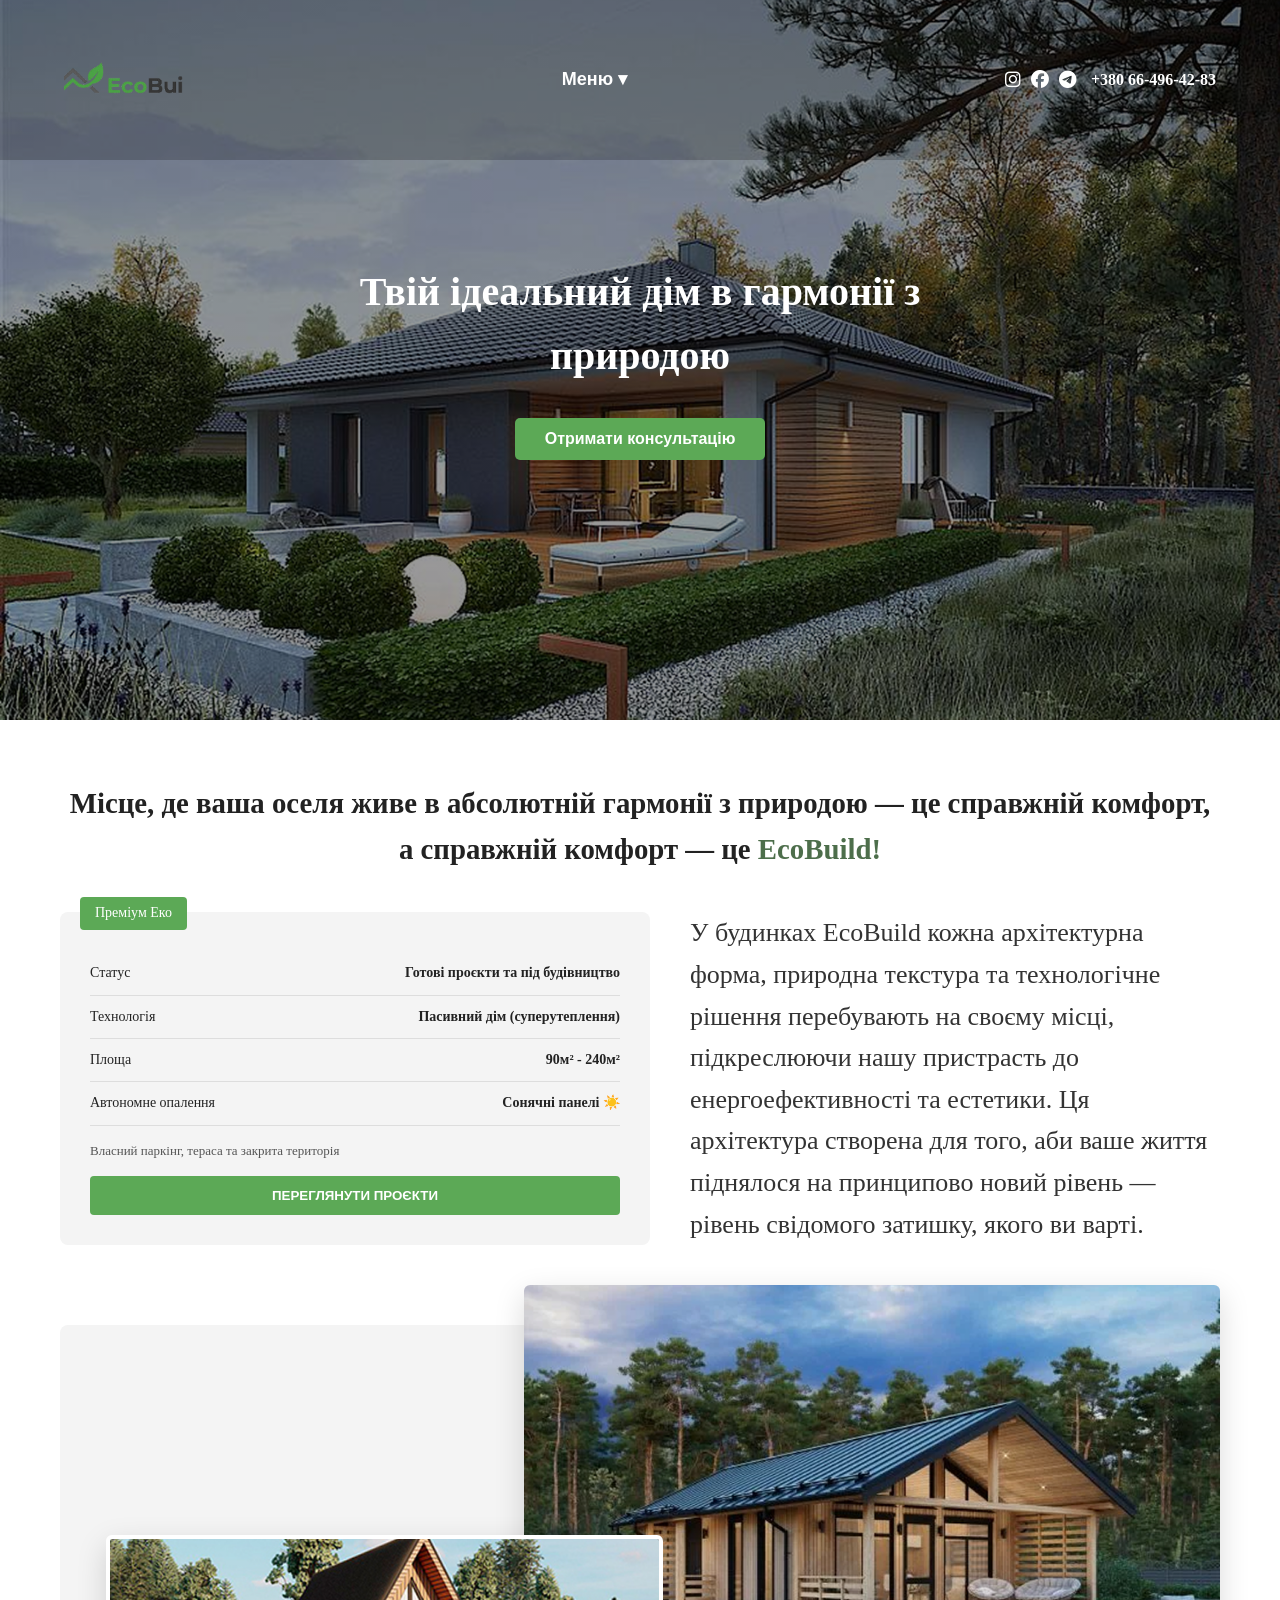
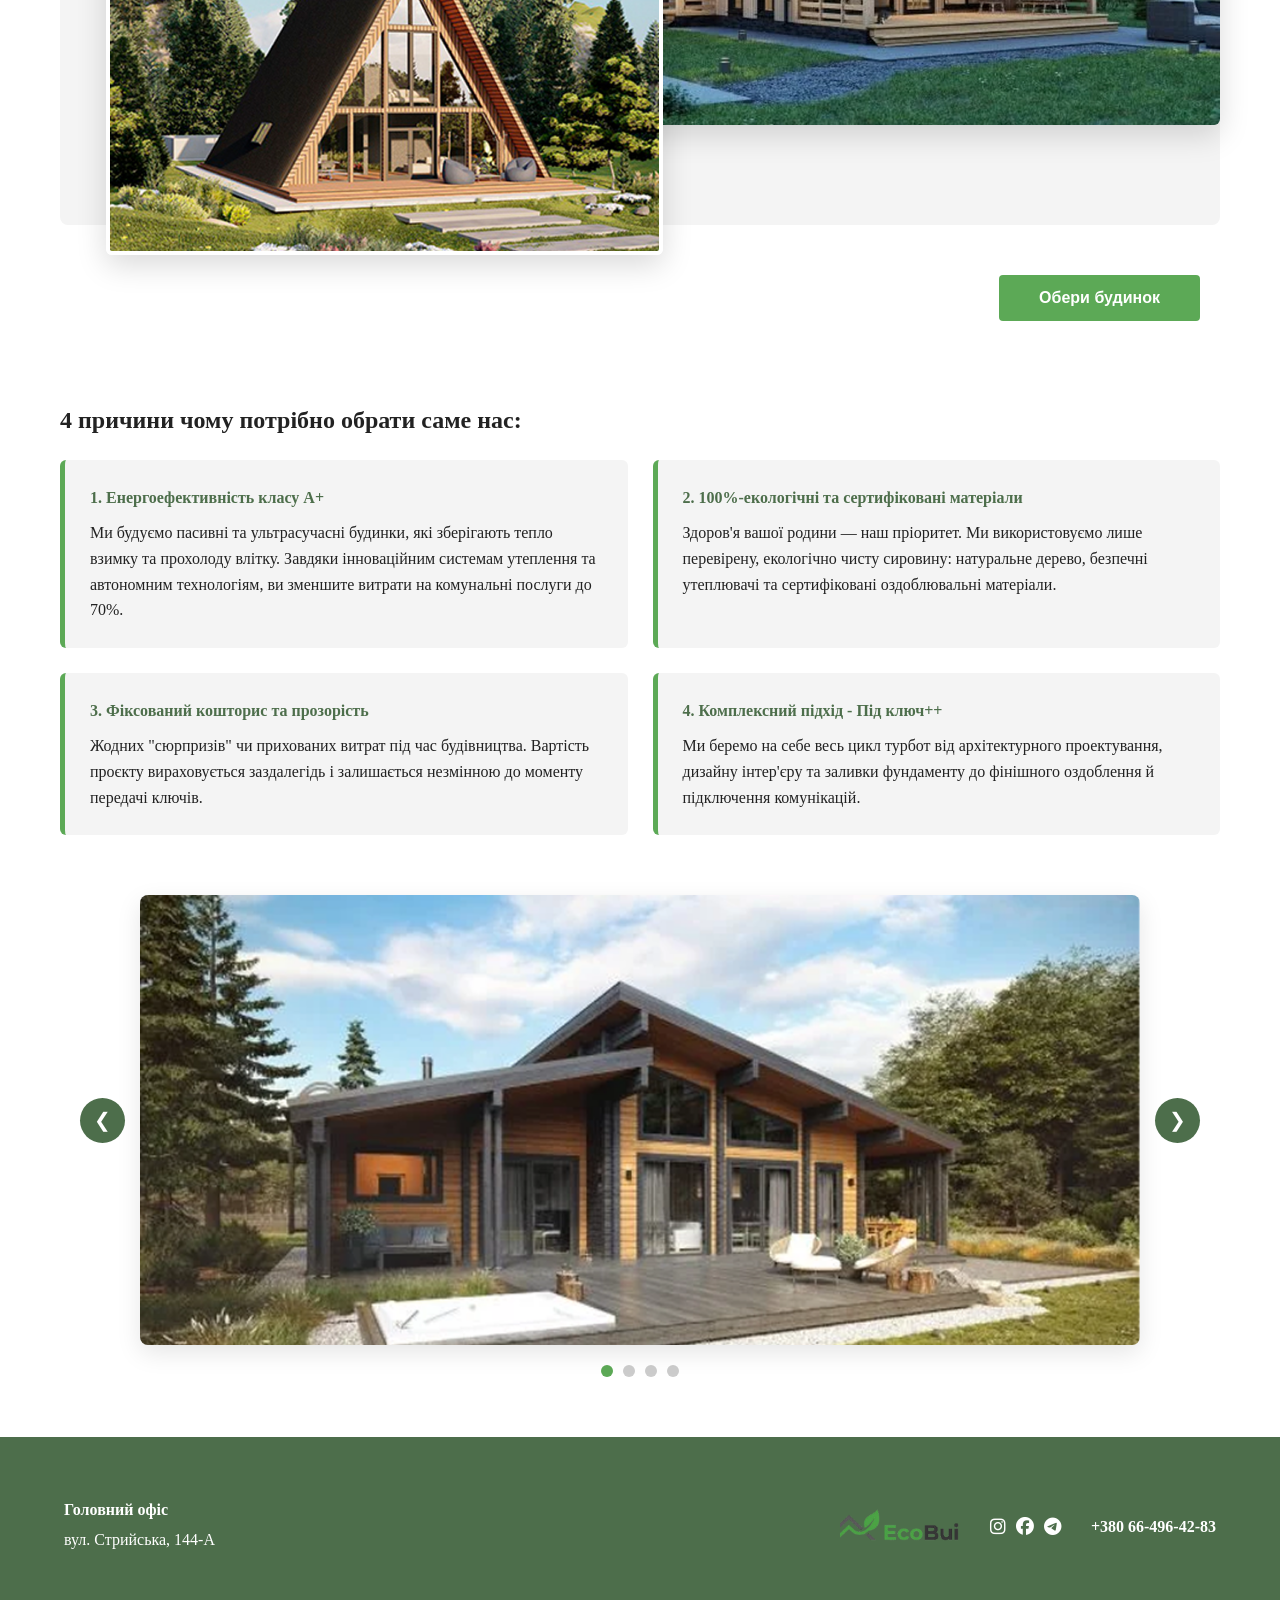
==== index.html @ b54252ba "Initial commit: додано структуру та стилі EcoBuild" ====
<!DOCTYPE html>
<html lang="uk">
<head>
    <meta charset="UTF-8">
    <meta name="viewport" content="width=device-width, initial-scale=1.0">
    <title>EcoBuild — Твій ідеальний дім</title>
    <link rel="stylesheet" href="./style.css">
    <link rel="preconnect" href="https://fonts.googleapis.com">
    <link rel="preconnect" href="https://fonts.gstatic.com" crossorigin>
    <link href="https://fonts.googleapis.com/css2?family=Crimson+Text:ital,wght@0,400;0,600;0,700;1,400&display=swap" rel="stylesheet">
    
    <link rel="stylesheet" href="https://cdnjs.cloudflare.com/ajax/libs/font-awesome/6.5.1/css/all.min.css">
</head>
<body>

    <header>
        <div class="logo">
            <img src="./img/лого-remove.png" alt="EcoBuild Logo" class="logo-pic">
        </div>
        <div class="nav-container">
            <button class="menu-btn">Меню ▾</button>
            <div class="dropdown-menu">
                <a href="index.html">Головна</a>
                <a href="about.html">Про нас</a>
                <a href="contacts.html">Контакти</a>
            </div>
        </div>
        <div class="header-contacts">
            <div class="social-icons">
                <a href="#"><i class="fab fa-instagram"></i></a>
                <a href="#"><i class="fab fa-facebook"></i></a>
                <a href="#"><i class="fab fa-telegram"></i></a>
            </div>
            <a href="tel:+380664964283" class="phone-link">+380 66-496-42-83</a>
        </div>
    </header>

    <section class="hero">
        <h1>Твій ідеальний дім в гармонії з природою</h1>
        <button class="btn-consult">Отримати консультацію</button>
    </section>

    <main class="container">
        <h2 class="section-title">Місце, де ваша оселя живе в абсолютній гармонії з природою — це справжній комфорт, а справжній комфорт — це <span style="color: var(--primary-green)">EcoBuild!</span></h2>

        <section class="features-preview">
            <div class="spec-card">
                <div class="spec-badge">Преміум Еко</div>
                <table class="spec-table">
                    <tr><td>Статус</td><td>Готові проєкти та під будівництво</td></tr>
                    <tr><td>Технологія</td><td>Пасивний дім (суперутеплення)</td></tr>
                    <tr><td>Площа</td><td>90м² - 240м²</td></tr>
                    <tr><td>Автономне опалення</td><td>Сонячні панелі ☀️</td></tr>
                </table>
                <p class="spec-note">Власний паркінг, тераса та закрита територія</p>
                <button class="btn-green-fill">ПЕРЕГЛЯНУТИ ПРОЄКТИ</button>
            </div>
            
            <div class="text-block">
                <p>У будинках EcoBuild кожна архітектурна форма, природна текстура та технологічне рішення перебувають на своєму місці, підкреслюючи нашу пристрасть до енергоефективності та естетики. Ця архітектура створена для того, аби ваше життя піднялося на принципово новий рівень — рівень свідомого затишку, якого ви варті.</p>
            </div>
        </section>

        <section class="house-selection-wrapper">
            <div class="collage-container">
                <div class="collage-pic pic-front">
                    <img src="./img/image 2.png" alt="">
                </div>
                
                <div class="collage-pic pic-back">
                    <img src="./img/image 3.png" alt="">
                </div>
            </div>
            
            <div class="select-btn-container">
                <button class="btn-select-house">Обери будинок</button>
            </div>
        </section>

        <section class="reasons-section">
            <h3 class="section-sub-title">4 причини чому потрібно обрати саме нас:</h3>
            <div class="reasons-grid">
                <div class="reason-card">
                    <h4>1. Енергоефективність класу А+</h4>
                    <p>Ми будуємо пасивні та ультрасучасні будинки, які зберігають тепло взимку та прохолоду влітку. Завдяки інноваційним системам утеплення та автономним технологіям, ви зменшите витрати на комунальні послуги до 70%.</p>
                </div>
                <div class="reason-card">
                    <h4>2. 100%-екологічні та сертифіковані матеріали</h4>
                    <p>Здоров'я вашої родини — наш пріоритет. Ми використовуємо лише перевірену, екологічно чисту сировину: натуральне дерево, безпечні утеплювачі та сертифіковані оздоблювальні матеріали.</p>
                </div>
                <div class="reason-card">
                    <h4>3. Фіксований кошторис та прозорість</h4>
                    <p>Жодних "сюрпризів" чи прихованих витрат під час будівництва. Вартість проєкту вираховується заздалегідь і залишається незмінною до моменту передачі ключів.</p>
                </div>
                <div class="reason-card">
                    <h4>4. Комплексний підхід - Під ключ++</h4>
                    <p>Ми беремо на себе весь цикл турбот від архітектурного проектування, дизайну інтер'єру та заливки фундаменту до фінішного оздоблення й підключення комунікацій.</p>
                </div>
            </div>
        </section>

        <section class="bottom-slider-section">
            <div class="slider-container">
                <button class="slider-btn prev-btn" aria-label="Назад">&#10094;</button>
                
                <div class="slider-window">
                    <div class="slider-track">
                        <div class="slide"><img src="./img/image 5.png" alt=""></div>
                        <div class="slide"><img src="./img/image 7.png" alt=""></div>
                        <div class="slide"><img src="./img/image 9.png" alt=""></div>
                        <div class="slide"><img src="./img/image 10.png" alt=""></div>
                        
                    </div>
                </div>
        
                <button class="slider-btn next-btn" aria-label="Вперед">&#10095;</button>
            </div>
        
            <div class="slider-dots"></div>
        </section>
    </main>

    <footer>
        <div class="footer-address">
            <p><strong>Головний офіс</strong></p>
            <p>вул. Стрийська, 144-А</p>
        </div>
        <div class="footer-right">
            <img src="./img/лого-remove.png" alt="EcoBuild Logo" class="logo-pic">
            <div class="social-icons">
                <a href="#"><i class="fab fa-instagram"></i></a>
                <a href="#"><i class="fab fa-facebook"></i></a>
                <a href="#"><i class="fab fa-telegram"></i></a>
            </div>
            <a href="tel:+380664964283" class="phone-link">+380 66-496-42-83</a>
        </div>
    </footer>

    <div id="consultation-modal" class="modal-overlay">
        <div class="modal-window">
            <button class="modal-close-btn">&times;</button>
            
            <h2 class="modal-title">Особиста <br>консультація</h2>
            <p class="modal-subtitle">Наш менеджер зателефонує Вам найближчим часом</p>
            
            <form class="modal-form">
                <div class="input-group">
                    <input type="text" id="user-name" required placeholder=" ">
                    <label for="user-name">Ім'я</label>
                </div>
                
                <div class="input-group">
                    <input type="tel" id="user-phone" required placeholder=" ">
                    <label for="user-phone">Ваш номер телефону</label>
                </div>
                
                <div class="radio-group">
                    <label class="radio-label">
                        <input type="radio" name="contact-method" value="call" checked>
                        <span class="custom-radio"></span>
                        Зателефонуйте мені
                    </label>
                    <label class="radio-label">
                        <input type="radio" name="contact-method" value="message">
                        <span class="custom-radio"></span>
                        Напишіть мені
                    </label>
                </div>
                
                <p class="privacy-notice">
                    Натискаючи кнопку, ви приймаєте політику конфіденційності та даєте згоду на обробку персональних даних
                </p>
                
                <button type="submit" class="btn-submit">Надіслати</button>
            </form>
        </div>
    </div>
    
    <script src="./main.js"></script>
</body>
</html>
---- style.css ----
/* Базові налаштування та змінні */
:root {
    --primary-green: #4d6e4b; /* Основний зелений з макету */
    --accent-green: #5ca956;  /* Яскравіший зелений для кнопок */
    --light-green: #c2e2be;   /* Світло-зелений для фону карток */
    --text-dark: #222222;     /* Колір тексту */
    --text-light: #ffffff;    /* Світлий текст */
    --bg-light: #ffffff;      /* Фон сторінки */
    --bg-gray: #f4f4f4;       /* Світло-сірі плашки */
}

* {
    margin: 0;
    padding: 0;
    box-sizing: border-box;
}

body {
    background-color: var(--bg-light);
    color: var(--text-dark);
    line-height: 1.6;
}

img {
    max-width: 100%;
    display: block;
}

a {
    text-decoration: none;
    color: inherit;
}

/* --- ШАПКА (HEADER) --- */
header {
    position: absolute;
    top: 0;
    left: 0;
    width: 100%;
    z-index: 10;
    padding: 20px 5%;
    display: flex;
    justify-content: space-between;
    align-items: center;
    background: rgba(0, 0, 0, 0.2); /* Легке затемнення поверх банера */
}

.logo {
    display: flex;
    align-items: center;
    gap: 12px; /* Відступ між фотографією та текстом */
    font-weight: bold;
    font-size: 24px;
    color: var(--text-light);
}

/* Стилі для самого фото-логотипу */
.logo-pic {
    width: 120px;         /* Ширина фото (можна налаштувати під себе) */
    height: 120px;        /* Висота фото */
    object-fit: cover;   /* Захищає фото від деформації/розтягування */
}


/* Меню навігації */
.nav-container {
    position: relative;
}

.menu-btn {
    color: var(--text-light);
    font-size: 18px;
    background: none;
    border: none;
    cursor: pointer;
    font-weight: 600;
}

/* Оновлений блок меню */
.dropdown-menu {
    display: block; /* Змінюємо на block, але керуємо видимістю через opacity */
    opacity: 0;
    visibility: hidden;
    
    position: absolute;
    top: 40px;
    left: 50%;
    transform: translateX(-50%);
    background-color: var(--primary-green);
    min-width: 200px;
    box-shadow: 0px 8px 16px rgba(0,0,0,0.2);
    padding: 15px 0;
    border-radius: 4px;
    text-align: center;
    
    /* Ефект плавного зникнення + затримка */
    transition: opacity 0.3s ease, visibility 0.3s ease;
    transition-delay: 0.4s; /* Меню триматиметься відкритим ще 0.4 секунди! */
}

/* Наведення: меню з'являється моментально БЕЗ затримки */
.nav-container:hover .dropdown-menu {
    opacity: 1;
    visibility: visible;
    transition-delay: 0s; 
}

.dropdown-menu a {
    color: var(--text-light);
    padding: 12px 16px;
    display: block;
    font-size: 18px;
    transition: background 0.3s;
}

.dropdown-menu a:hover {
    background-color: var(--accent-green);
}

/* Показувати меню при наведенні або кліку (можна реалізувати через JS чи CSS :hover) */
.nav-container:hover .dropdown-menu {
    display: block;
}

/* Контакти в шапці */
.header-contacts {
    display: flex;
    align-items: center;
    gap: 15px;
    color: var(--text-light);
}

.social-icons {
    display: flex;
    gap: 10px;
    font-size: 18px;
}

.phone-link {
    font-weight: bold;
}

/* --- ГОЛОВНИЙ БАНЕР (HERO BANNER) --- */
.hero {
    height: 80vh;
    background: linear-gradient(rgba(0,0,0,0.4), rgba(0,0,0,0.4)), url('./image\ 1.png') center/cover no-repeat;
    display: flex;
    flex-direction: column;
    justify-content: center;
    align-items: center;
    text-align: center;
    color: var(--text-light);
    padding: 0 20px;
}

.hero h1 {
    font-size: 2.5rem;
    margin-bottom: 30px;
    max-width: 600px;
    font-weight: 600;
}

.btn-consult {
    background-color: var(--accent-green);
    color: var(--text-light);
    padding: 12px 30px;
    border: none;
    border-radius: 5px;
    font-size: 16px;
    font-weight: bold;
    cursor: pointer;
    transition: background 0.3s;
}

.btn-consult:hover {
    background-color: #4b9345;
}

/* --- ПІДВАЛ (FOOTER) --- */
footer {
    background-color: var(--primary-green);
    color: var(--text-light);
    padding: 30px 5%;
    display: flex;
    justify-content: space-between;
    align-items: center;
    flex-wrap: wrap;
    gap: 20px;
    margin-top: 50px;
}

.footer-address p {
    margin-bottom: 5px;
}

.footer-right {
    display: flex;
    align-items: center;
    gap: 30px;
}

/* Контейнери для контенту сторінок */
.container {
    max-width: 1200px;
    margin: 60px auto;
    padding: 0 20px;
}

.section-title {
    text-align: center;
    font-size: 1.8rem;
    margin-bottom: 40px;
    font-weight: 600;
}
/* Блок з характеристиками */
.features-preview {
    display: flex;
    gap: 40px;
    align-items: center;
    margin-top: 40px;
}

.spec-card {
    background-color: var(--bg-gray);
    padding: 30px;
    border-radius: 8px;
    flex: 1;
    position: relative;
}

.spec-badge {
    position: absolute;
    top: -15px;
    left: 20px;
    background-color: var(--accent-green);
    color: white;
    padding: 5px 15px;
    border-radius: 4px;
    font-size: 14px;
}

.spec-table {
    width: 100%;
    margin-top: 10px;
    border-collapse: collapse;
}

.spec-table td {
    padding: 10px 0;
    border-bottom: 1px solid #ddd;
    font-size: 14px;
}

.spec-table td:last-child {
    text-align: right;
    font-weight: bold;
}

.spec-note {
    margin: 15px 0;
    font-size: 13px;
    color: #555;
}

.btn-green-fill {
    width: 100%;
    background-color: var(--accent-green);
    color: white;
    border: none;
    padding: 12px;
    font-weight: bold;
    cursor: pointer;
    border-radius: 4px;
}

.text-block {
    flex: 1;
    font-size: 26px;
    color: #333;
}

/* Колаж фото */
.house-selection {
    margin: 60px 0;
    text-align: right;
}

.image-collage {
    display: flex;
    gap: 20px;
    margin-bottom: 20px;
}

.img-main { flex: 2; }
.img-sub { flex: 1; }

.img-main img, .img-sub img {
    width: 100%;
    height: 350px;
    object-fit: cover;
    border-radius: 6px;
}

.btn-select-house {
    background-color: var(--accent-green);
    color: white;
    padding: 12px 35px;
    border: none;
    font-weight: bold;
    cursor: pointer;
    border-radius: 4px;
}

/* Причини */
.section-sub-title {
    font-size: 1.5rem;
    margin-bottom: 20px;
}

.reasons-grid {
    display: grid;
    grid-template-columns: 1fr 1fr;
    gap: 25px;
    margin-bottom: 5px;
}

.reason-card {
    background-color: var(--bg-gray);
    padding: 25px;
    border-radius: 6px;
    border-left: 5px solid var(--accent-green);
}

.reason-card h4 {
    margin-bottom: 10px;
    color: var(--primary-green);
}

/* Нижня галерея */
.bottom-gallery {
    display: flex;
    gap: 20px;
    margin-top: 40px;
}

.bottom-gallery img {
    width: 50%;
    height: 300px;
    object-fit: cover;
    border-radius: 6px;
}

.about-page {
    text-align: center;
    max-width: 900px;
}

.philosophy-text {
    font-size: 1.3rem;
    margin-bottom: 30px;
    line-height: 1.5;
}

.eco-banner-img img {
    width: 100%;
    max-height: 400px;
    object-fit: cover;
    border-radius: 8px;
    margin-bottom: 30px;
}

.detailed-description {
    text-align: left;
    font-size: 25px;
    font-weight: 500;
    color: #444;
    margin-bottom: 50px;
}

.detailed-description p {
    margin-bottom: 15px;
}

/* Секція "Як ми працюємо" */
.how-we-work {
    text-align: left;
    margin-top: 50px;
}

.work-step {
    display: flex;
    align-items: center;
    gap: 20px;
    background-color: var(--light-green);
    padding: 20px;
    border-radius: 8px;
    margin-bottom: 15px;
}

.step-icon {
    font-size: 2rem;
}

.step-content p {
    font-size: 15px;
    color: var(--text-dark);
}

.contacts-page {
    max-width: 800px;
}

.contacts-title {
    font-size: 2rem;
    margin-bottom: 10px;
}

.main-phone {
    font-size: 1.8rem;
    font-weight: bold;
    margin-bottom: 40px;
}

.contacts-grid {
    display: grid;
    grid-template-columns: 1fr 1fr;
    gap: 50px;
    margin-bottom: 40px;
}

.dept-block {
    margin-bottom: 30px;
    border-left: 2px solid var(--accent-green);
    padding-left: 15px;
}

.dept-block h3 {
    font-size: 16px;
    margin-bottom: 5px;
    color: #333;
}

.dept-block a {
    color: var(--primary-green);
    text-decoration: underline;
}

.schedule-block {
    margin-bottom: 40px;
    font-size: 15px;
}

.schedule-block p {
    margin-bottom: 5px;
}

/* Секція карти */
.map-section {
    position: relative;
    margin-top: 40px;
    border: 1px solid #ccc;
    border-radius: 6px;
    overflow: hidden;
}

.map-label {
    position: absolute;
    top: 15px;
    right: 15px;
    background: white;
    padding: 5px 15px;
    font-size: 12px;
    font-weight: bold;
    border-radius: 4px;
    box-shadow: 0 2px 5px rgba(0,0,0,0.1);
    z-index: 5;
}


/* --- СТИЛІ ДЛЯ АСИМЕТРИЧНОГО КОЛАЖУ --- */
.house-selection-wrapper {
    width: 100%;
    margin: 80px 0;
    position: relative;
}

/* Контейнер для фотографій з сірою фоновою плашкою */
.collage-container {
    position: relative;
    width: 100%;
    height: 500px; /* Фіксована висота для правильного позиціонування */
    background-color: var(--bg-gray); /* Світло-сірий фон, що заходить під фото */
    border-radius: 8px;
}

/* Загальні правила для карток з фото */
.collage-pic {
    position: absolute;
    box-shadow: 0 10px 30px rgba(0, 0, 0, 0.15); /* М'яка тінь для об'єму */
    overflow: hidden;
    border-radius: 6px;
}

.collage-pic img {
    width: 100%;
    height: 100%;
    object-fit: cover;
}

/* Праве верхнє фото (велике, на задньому плані) */
.pic-back {
    top: -40px; /* Виходить трохи вище сірого фону */
    right: 0;
    width: 60%;
    height: 440px;
    z-index: 1;
}

/* Ліве нижнє фото (менше, перекриває перше фото та сірий фон) */
.pic-front {
    bottom: -30px; /* Зсув донизу, виходить за межі сірого фону */
    left: 4%;
    width: 48%;
    height: 320px;
    z-index: 2; /* Стає поверх великого фото */
    border: 4px solid var(--bg-light); /* Біла рамка-відступ у місці перетину */
}

/* Блок кнопки знизу */
.select-btn-container {
    display: flex;
    justify-content: flex-end; /* Вирівнювання кнопки по правому краю */
    margin-top: 50px; /* Відступ від колажу до кнопки */
    padding-right: 20px;
}

.btn-select-house {
    background-color: var(--accent-green);
    color: white;
    padding: 14px 40px;
    border: none;
    font-size: 16px;
    font-weight: bold;
    cursor: pointer;
    border-radius: 4px;
    transition: background 0.3s ease, transform 0.2s ease;
}

.btn-select-house:hover {
    background-color: #4b9345;
    transform: translateY(-2px); /* Легкий інтерактивний підйом при наведенні */
}


/* --- СТИЛІ ДЛЯ JS СЛАЙДЕРА --- */
.bottom-slider-section {
    width: 100%;
    margin: 60px auto 20px auto;
    position: relative;
}

.slider-container {
    display: flex;
    align-items: center;
    justify-content: center;
    position: relative;
    gap: 15px;
}

/* Вікно, яке обрізає все, що не влазить */
.slider-window {
    width: 100%;
    max-width: 1000px; /* Максимальна ширина слайдера */
    height: 450px;     /* Висота слайдера */
    overflow: hidden;
    border-radius: 8px;
    box-shadow: 0 8px 24px rgba(0,0,0,0.1);
}

/* Стрічка зі слайдами, яка рухається вліво/вправо */
.slider-track {
    display: flex;
    width: 100%;
    height: 100%;
    transition: transform 0.5s ease-in-out; /* Плавна анімація гортання */
}

.slide {
    min-width: 100%; /* Кожен слайд займає рівно 100% ширини вікна */
    height: 100%;
}

.slide img {
    width: 100%;
    height: 100%;
    object-fit: cover; /* Фото заповнює слайд без деформацій */
}

/* Кнопки-стрілочки */
.slider-btn {
    background: var(--primary-green);
    color: white;
    border: none;
    width: 45px;
    height: 45px;
    border-radius: 50%;
    font-size: 20px;
    cursor: pointer;
    display: flex;
    align-items: center;
    justify-content: center;
    transition: background 0.3s, transform 0.2s;
    z-index: 5;
}

.slider-btn:hover {
    background: var(--accent-green);
    transform: scale(1.1);
}

/* Крапки навігації */
.slider-dots {
    display: flex;
    justify-content: center;
    gap: 10px;
    margin-top: 20px;
}

.dot {
    width: 12px;
    height: 12px;
    background-color: #ccc;
    border-radius: 50%;
    cursor: pointer;
    transition: background-color 0.3s;
}

.dot.active {
    background-color: var(--accent-green); /* Активна крапка стає зеленою */
}




/* --- МОДАЛЬНЕ ВІКНО ТА ФОРМА --- */
.modal-overlay {
    position: fixed;
    top: 0;
    left: 0;
    width: 100%;
    height: 100%;
    background-color: rgba(0, 0, 0, 0.5); /* Затемнення фону сайту */
    z-index: 1000;
    display: flex;
    justify-content: center;
    align-items: center;
    opacity: 0;
    visibility: hidden;
    transition: opacity 0.3s ease, visibility 0.3s ease;
}

/* Клас, який JS додаватиме для відкриття модалки */
.modal-overlay.modal-active {
    opacity: 1;
    visibility: visible;
}

.modal-window {
    background-color: var(--bg-light);
    width: 100%;
    max-width: 500px;
    padding: 50px 40px;
    border-radius: 4px;
    position: relative;
    box-shadow: 0 15px 40px rgba(0, 0, 0, 0.2);
}

/* Кнопка-хрестик */
.modal-close-btn {
    position: absolute;
    top: 20px;
    right: 25px;
    background: none;
    border: none;
    font-size: 35px;
    cursor: pointer;
    color: #999;
    transition: color 0.2s;
}

.modal-close-btn:hover {
    color: var(--text-dark);
}

.modal-title {
    font-family: 'Crimson Text', Georgia, serif;
    font-size: 2.5rem;
    font-weight: 400;
    line-height: 1.1;
    margin-bottom: 15px;
    text-transform: none;
}

.modal-subtitle {
    font-size: 15px;
    color: var(--text-dark);
    margin-bottom: 40px;
}

/* Інпути з ефектом плаваючого тексту (як на макеті) */
.input-group {
    position: relative;
    margin-bottom: 35px;
}

.input-group input {
    width: 100%;
    padding: 10px 0;
    font-size: 16px;
    border: none;
    border-bottom: 1.5px solid var(--text-dark);
    background: transparent;
    outline: none;
    transition: border-color 0.3s;
}

.input-group input:focus {
    border-bottom-color: var(--accent-green);
}

.input-group label {
    position: absolute;
    top: 10px;
    left: 0;
    font-size: 16px;
    color: var(--text-dark);
    pointer-events: none;
    transition: all 0.3s ease;
}

/* Анімація підняття підпису поля при фокусі або введенні тексту */
.input-group input:focus ~ label,
.input-group input:not(:placeholder-shown) ~ label {
    top: -15px;
    font-size: 12px;
    color: var(--accent-green);
}

/* Радіокнопки (Кастомні) */
.radio-group {
    display: flex;
    gap: 30px;
    margin-bottom: 30px;
}

.radio-label {
    display: flex;
    align-items: center;
    gap: 10px;
    font-size: 15px;
    font-weight: 600;
    cursor: pointer;
    position: relative;
}

.radio-label input {
    display: none; /* Ховаємо дефолтні кружечки */
}

.custom-radio {
    width: 18px;
    height: 18px;
    border: 1.5px solid #ccc;
    border-radius: 50%;
    display: inline-block;
    position: relative;
    transition: border-color 0.3s;
}

/* Стиль активованої радіо-кнопки в зеленій гамі */
.radio-label input:checked + .custom-radio {
    border-color: var(--accent-green);
}

.radio-label input:checked + .custom-radio::after {
    content: '';
    position: absolute;
    top: 50%;
    left: 50%;
    transform: translate(-50%, -50%);
    width: 10px;
    height: 10px;
    background-color: var(--accent-green);
    border-radius: 50%;
}

.privacy-notice {
    font-size: 12px;
    color: #666;
    line-height: 1.4;
    margin-bottom: 40px;
}

/* Кнопка надіслати (фірмова зелена замість коричневої з макету) */
.btn-submit {
    background-color: var(--primary-green);
    color: var(--text-light);
    border: none;
    padding: 15px 45px;
    font-size: 16px;
    font-weight: bold;
    cursor: pointer;
    border-radius: 0; /* Прямокутна форма як на скріншоті */
    transition: background-color 0.3s;
}

.btn-submit:hover {
    background-color: var(--accent-green);
}

/* --- ПРАВИЛЬНИЙ ТА ОЧИЩЕНИЙ АДАПТИВ ДЛЯ 375px --- */
@media (max-width: 375px) {
    
    /* 1. Загальні налаштування та Хедер */
    body {
        font-size: 14px;
    }

    header {
        padding: 10px 15px;
        flex-wrap: wrap;
    }

    .logo {
        font-size: 20px;
        gap: 8px;
    }

    .logo-pic {
        width: 32px !important;
        height: 32px !important;
    }

    header .social-icons, 
    header .main-phone,
    header .header-contacts {
        display: none !important; 
    }

    .dropdown-menu {
        width: 100vw;
        left: 0;
        transform: none;
        top: 60px;
        border-radius: 0;
    }

    /* 2. Головний банер (Hero) */
    .hero {
        height: 70vh;
        padding: 0 15px;
    }

    .hero h1 {
        font-family: 'Crimson Text', Georgia, serif !important;
        font-size: 2rem !important;
        line-height: 1.2;
        margin-bottom: 20px;
    }

    /* 3. Перебудова блоку «Преміум Еко» (Картка + Текст) */
    .features-preview {
        display: flex !important;
        flex-direction: column !important; /* Розвертаємо в стовпчик */
        gap: 30px !important;
        padding: 0 10px !important;
        margin-top: 20px !important;
    }

    .spec-card {
        width: 100% !important;
        max-width: 345px !important;
        margin: 0 auto !important;
    }

    .text-block {
        width: 100% !important;
        max-width: 345px !important;
        text-align: left !important;
        font-family: 'Crimson Text', Georgia, serif !important;
        font-size: 18px !important; /* Текст більше не гігантський і не ламається */
        line-height: 1.4 !important;
        padding: 0 5px !important;
    }

    /* 4. Асиметричний колаж */
    .house-selection-wrapper {
        margin: 40px 0;
    }

    .collage-container {
        height: auto;
        background-color: transparent;
        display: flex;
        flex-direction: column;
        gap: 15px;
        padding: 0 15px;
    }

    .collage-pic {
        position: static;
        width: 100% !important;
        height: 220px !important;
        box-shadow: 0 5px 15px rgba(0, 0, 0, 0.1);
        border: none !important;
    }

    .select-btn-container {
        justify-content: center;
        margin-top: 25px;
        padding-right: 0;
    }

    .btn-select-house {
        width: 100%;
        max-width: 345px;
        padding: 12px 0;
    }

    /* 5. JS Слайдер */
    .bottom-slider-section {
        margin: 40px auto;
        padding: 0 10px;
    }

    .slider-window {
        height: 240px;
    }

    .slider-btn {
        position: absolute;
        top: 50%;
        transform: translateY(-50%);
        width: 35px;
        height: 35px;
        font-size: 16px;
    }

    .prev-btn { left: 15px; }
    .next-btn { right: 15px; }

    .modal-overlay {
        display: flex !important;
        justify-content: center !important; /* Центрує форму по горизонталі */
        align-items: center !important;     /* Центрує форму по вертикалі */
        padding: 10px !important;           /* Невеличкий відступ, щоб форма не липла до країв екрана */
        box-sizing: border-box !important;
    }

    /* Сама біла картка форми */
    .modal-window {
        position: relative !important; /* Скасовуємо absolute/fixed, які могли її зміщати */
        top: auto !important;          /* Скидаємо комп'ютерні відступи зверху */
        left: auto !important;         /* Скидаємо комп'ютерні відступи зліва */
        transform: none !important;    /* Прибираємо зміщення transform, бо flexbox сам усе відцентрував */
        
        width: 100% !important;        /* Дозволяємо їй адаптуватися під екран */
        max-width: 345px !important;   /* Але обмежуємо ширину, щоб вона акуратно сіла на 375px */
        padding: 25px 20px 20px 20px !important; /* Компактні внутрішні відступи */
        box-sizing: border-box !important;
        margin: 0 auto !important;
    }

    /* Зменшуємо заголовок "Особиста консультація", щоб не розривав форму */
    .modal-title {
        font-size: 1.6rem !important; 
        margin-bottom: 8px !important;
        line-height: 1.1 !important;
        text-align: left !important;
    }

    .modal-subtitle {
        font-size: 13px !important;
        margin-bottom: 20px !important;
        line-height: 1.3 !important;
    }

    /* Налаштування полів (Ім'я, Телефон) */
    .input-group {
        margin-bottom: 20px !important;
    }

    .input-group input {
        padding: 6px 0 !important;
        font-size: 14px !important;
    }

    /* Варіанти "Зателефонуйте мені" / "Напишіть мені" */
    .radio-group {
        flex-direction: column !important; /* Перелаштовуємо в стовпчик, щоб текст не вилазив за білу плашку */
        gap: 10px !important;
        margin-bottom: 15px !important;
    }

    .radio-label {
        font-size: 14px !important;
    }

    /* Повідомлення про конфіденційність */
    .privacy-notice {
        font-size: 11px !important;
        margin-bottom: 20px !important;
        line-height: 1.3 !important;
    }

    /* Кнопка "Надіслати" */
    .btn-submit {
        width: 100% !important; /* Кнопка займає всю ширину форми */
        text-align: center !important;
        padding: 12px 0 !important;
        font-size: 15px !important;
    }
    .nav-container {
        position: static !important;
    }
    
    .dropdown-menu {
        display: block; /* Залишаємо block для вашої логіки анімації */
        position: absolute !important;
        
        /* Фіксуємо чітке положення: від лівого до правого краю хедера */
        top: 60px !important;       /* Відступ зверху під висоту хедера */
        left: 0 !important;          /* Притискаємо до лівого краю сайту */
        right: 0 !important;         /* Притискаємо до правого краю сайту */
        width: 100vw !important;     /* Розтягуємо рівно на всю ширину екрана мобільного */
        
        /* Скидаємо комп'ютерні зсуви, які ламали центрування */
        transform: none !important;  
        border-radius: 0 !important; /* На всю ширину екрана заокруглення не потрібні */
        
        box-shadow: 0px 4px 10px rgba(0,0,0,0.15) !important;
        padding: 10px 0 !important;
    }
    
    /* Робимо посилання в меню зручними для натискання пальцем */
    .dropdown-menu a {
        font-size: 16px !important;
        padding: 14px 20px !important; /* Збільшуємо вертикальні падінги, щоб легше тапалося */
        text-align: center !important;  /* Центруємо текст пунктів меню */
        border-bottom: 1px solid rgba(255, 255, 255, 0.1); /* Легке розділення між пунктами */
    }
    
    .dropdown-menu a:last-child {
        border-bottom: none; /* Прибираємо лінію під останнім пунктом */
    }

    /* 7. Футер */
    footer {
        padding: 30px 15px;
        flex-direction: column;
        gap: 20px;
        text-align: center;
    }

    footer .logo {
        justify-content: center;
    }

    footer .social-icons {
        justify-content: center;
    }
}
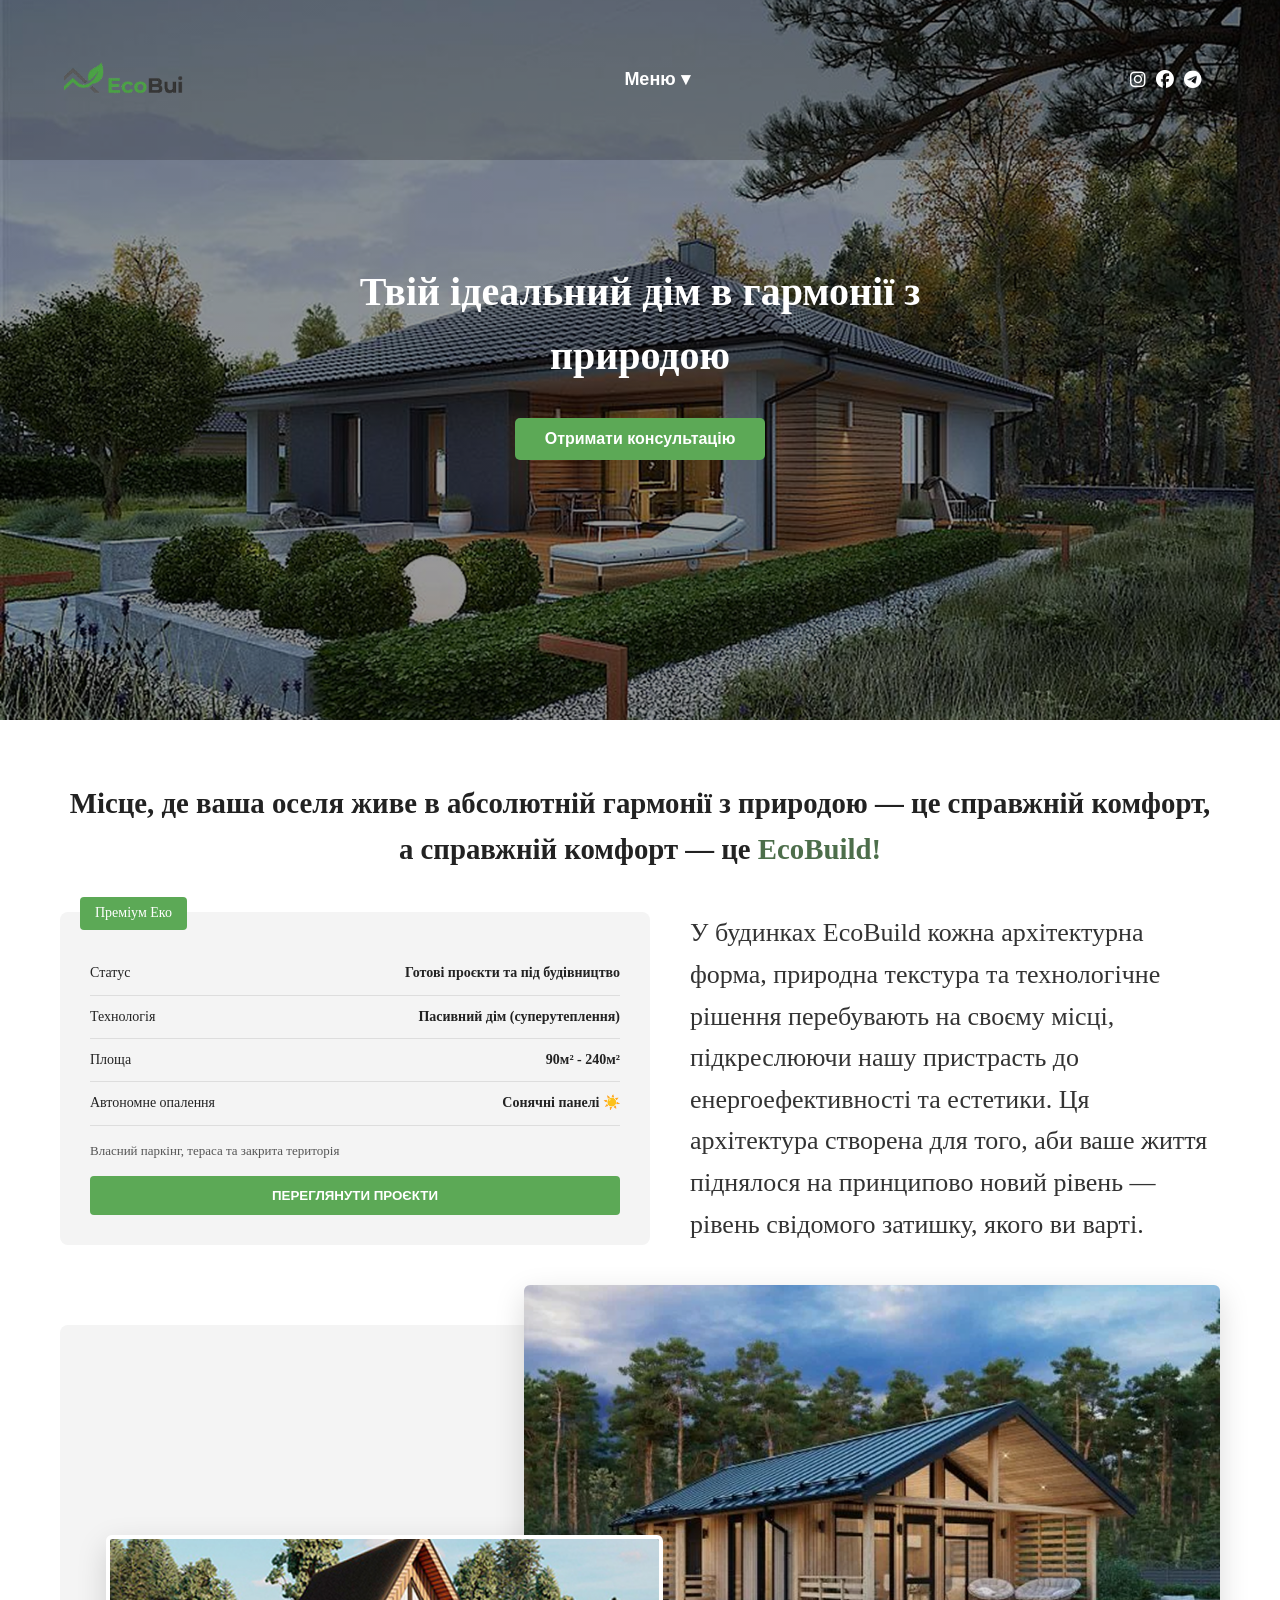
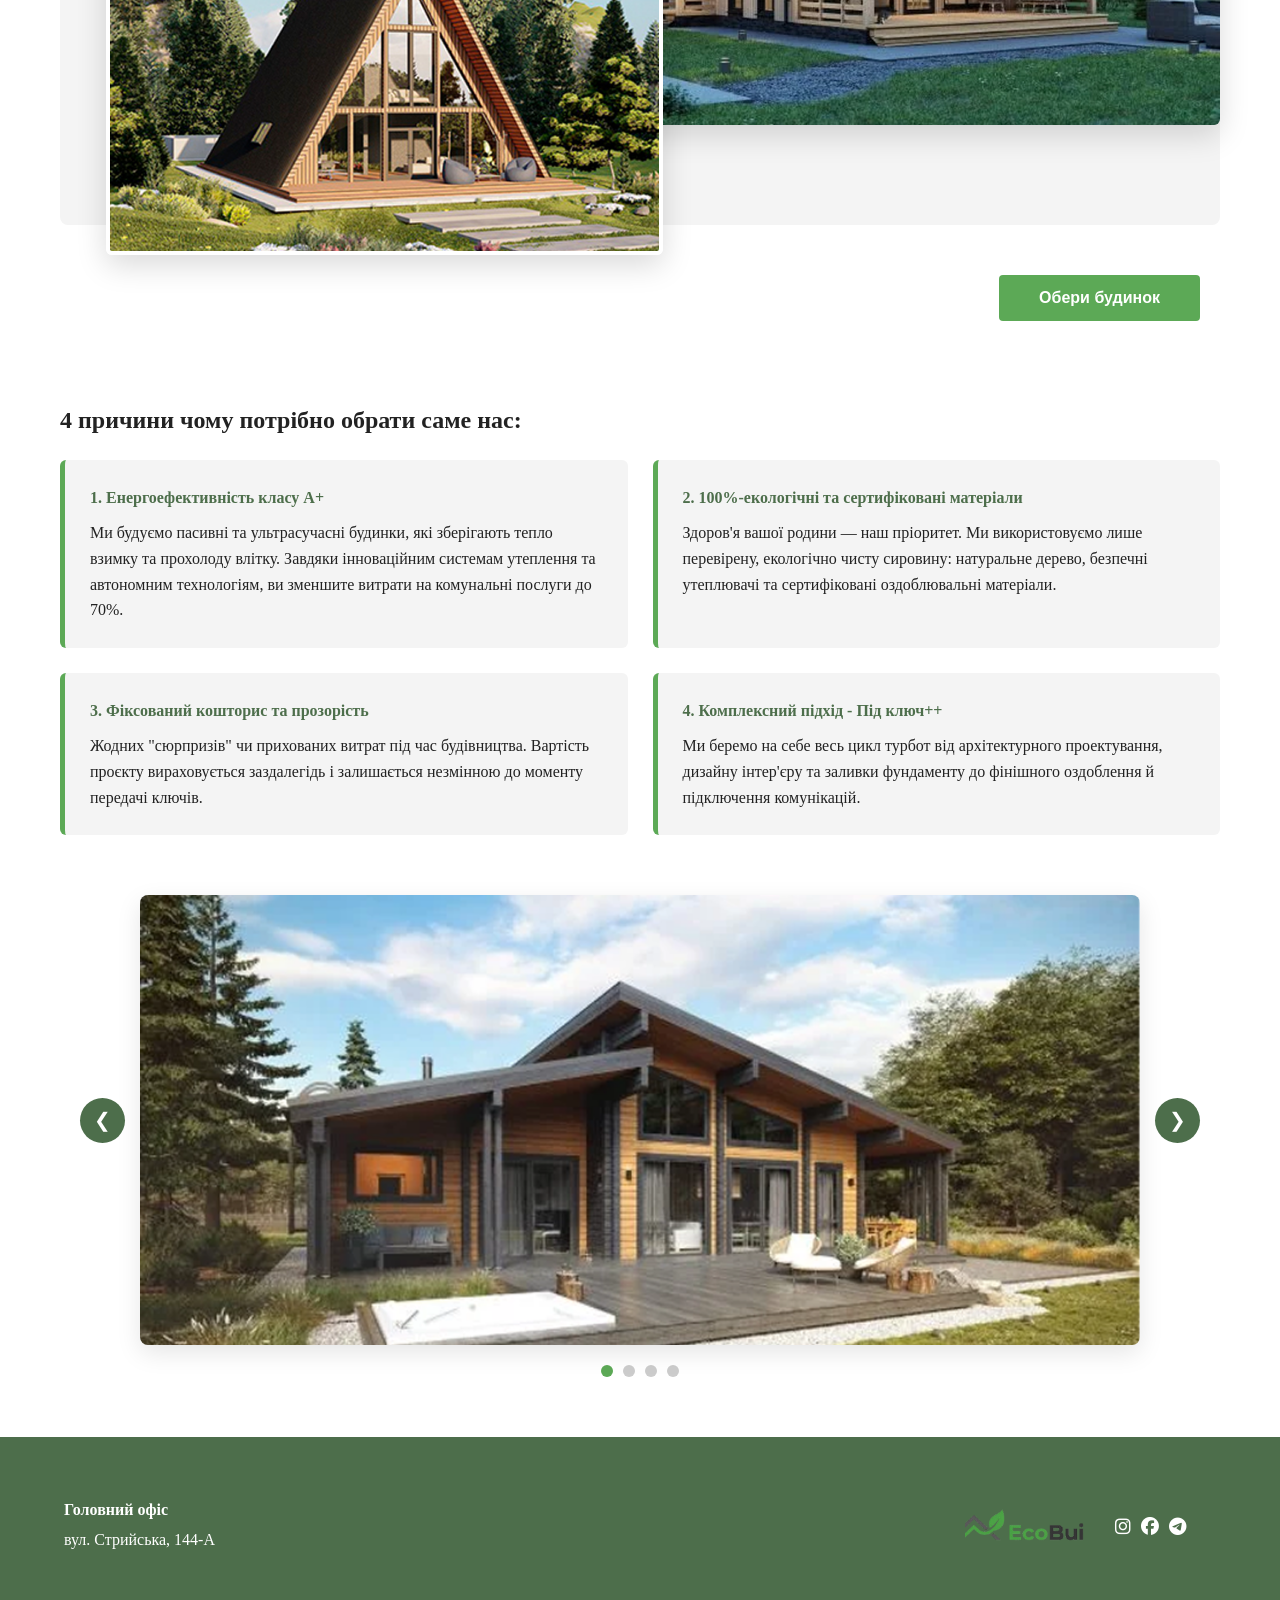
==== commit cf781d1d: "перший коміт" ====
--- a/index.html
+++ b/index.html
@@ -31,7 +31,7 @@
                 <a href="#"><i class="fab fa-facebook"></i></a>
                 <a href="#"><i class="fab fa-telegram"></i></a>
             </div>
-            <a href="tel:+380664964283" class="phone-link">+380 66-496-42-83</a>
+            <a href="tel:+380956543234" class="phone-link"></a>
         </div>
     </header>
 
@@ -132,7 +132,7 @@
                 <a href="#"><i class="fab fa-facebook"></i></a>
                 <a href="#"><i class="fab fa-telegram"></i></a>
             </div>
-            <a href="tel:+380664964283" class="phone-link">+380 66-496-42-83</a>
+            <a href="tel:+380956543234" class="phone-link"></a>
         </div>
     </footer>
 
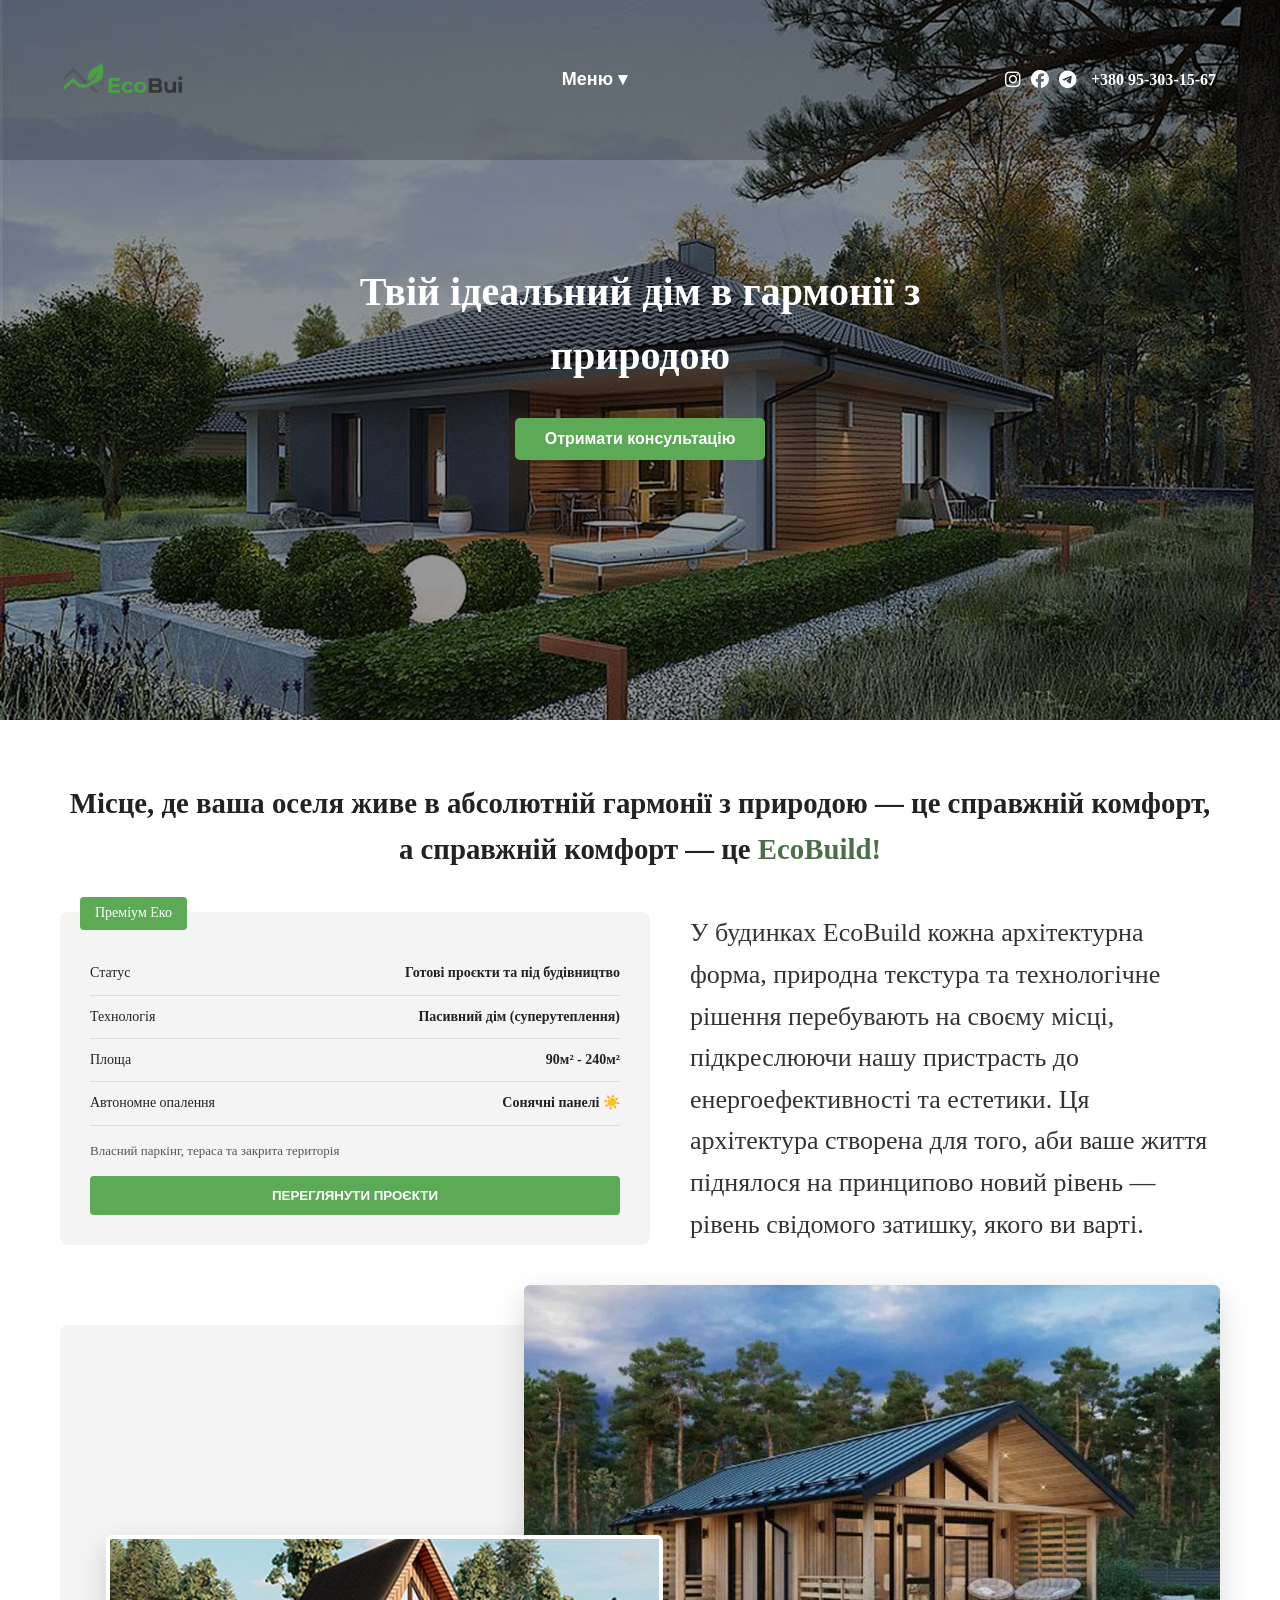
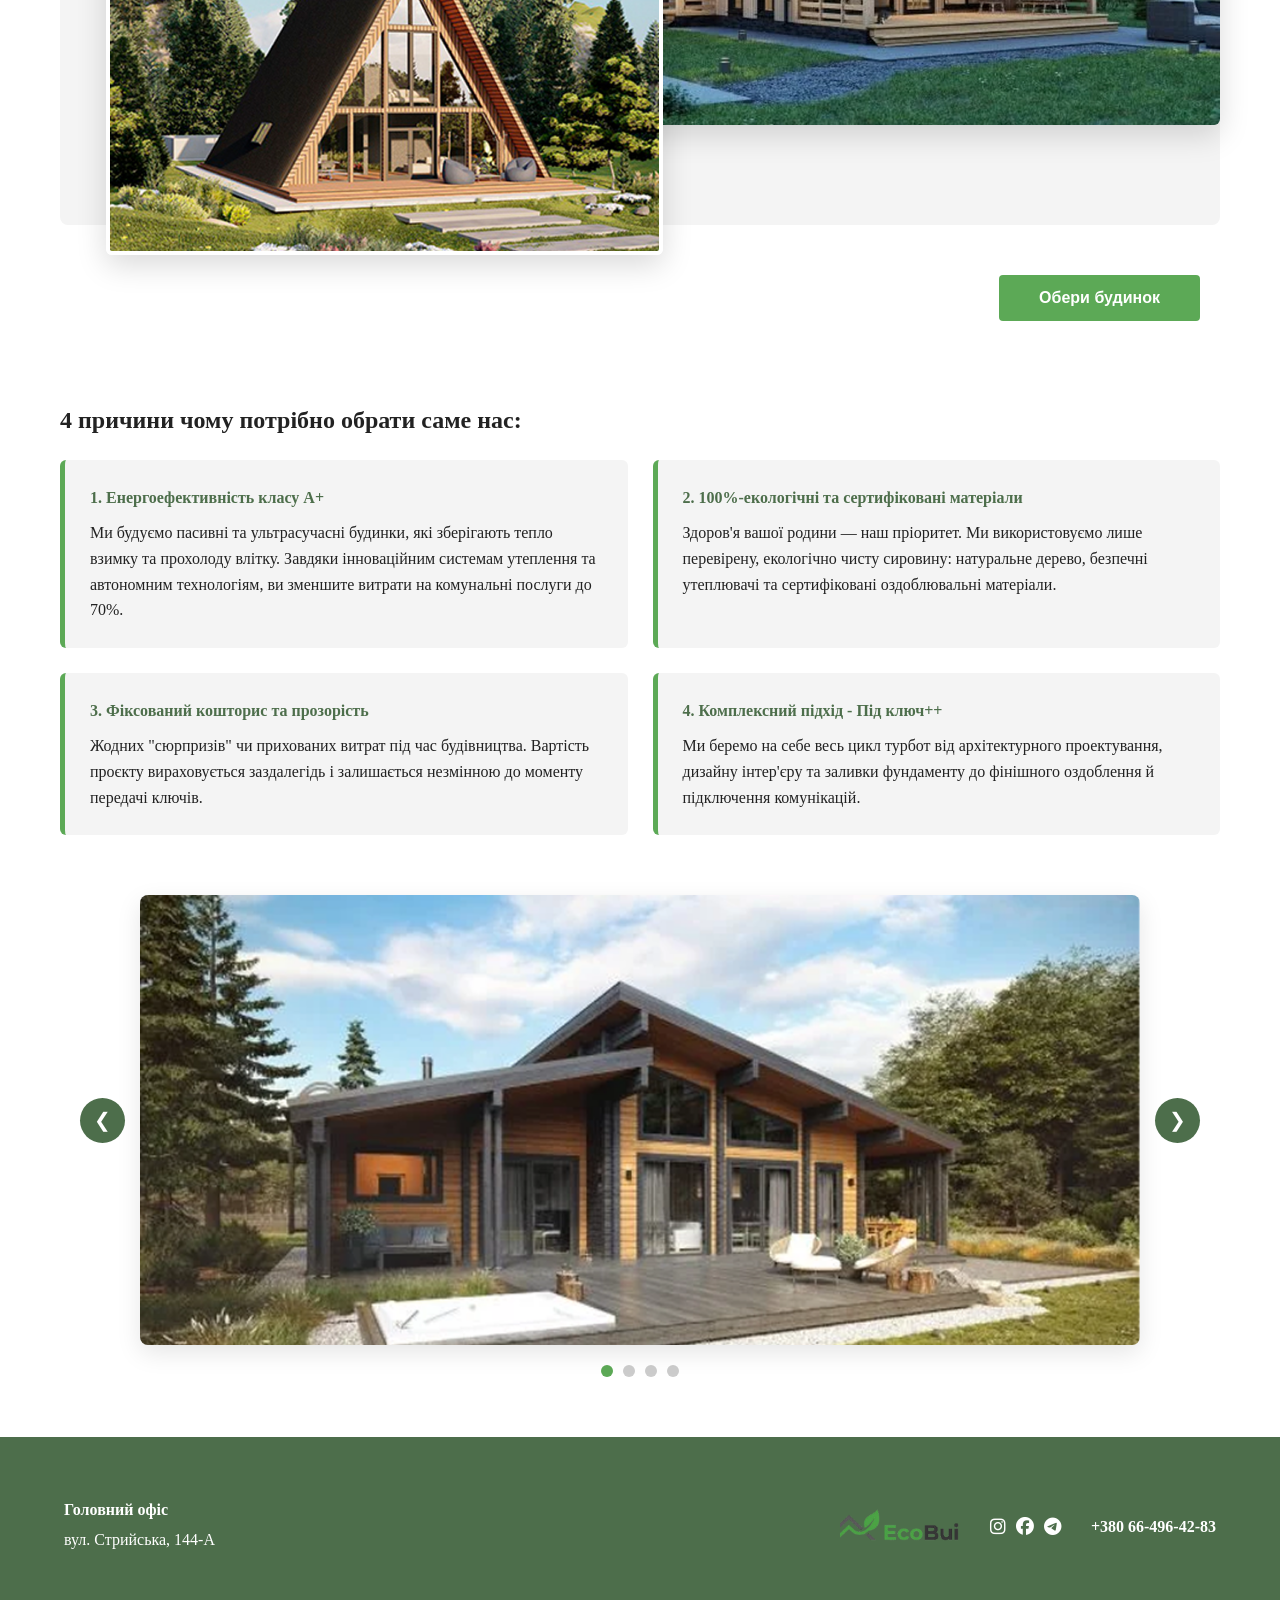
==== commit 2c288aa0: "Update phone link in index.html" ====
--- a/index.html
+++ b/index.html
@@ -31,7 +31,7 @@
                 <a href="#"><i class="fab fa-facebook"></i></a>
                 <a href="#"><i class="fab fa-telegram"></i></a>
             </div>
-            <a href="tel:+380956543234" class="phone-link"></a>
+            <a href="tel:+380953031567" class="phone-link">+380 95-303-15-67</a>
         </div>
     </header>
 
@@ -132,7 +132,7 @@
                 <a href="#"><i class="fab fa-facebook"></i></a>
                 <a href="#"><i class="fab fa-telegram"></i></a>
             </div>
-            <a href="tel:+380956543234" class="phone-link"></a>
+            <a href="tel:+380664964283" class="phone-link">+380 66-496-42-83</a>
         </div>
     </footer>
 
@@ -178,4 +178,4 @@
     
     <script src="./main.js"></script>
 </body>
-</html>+</html>
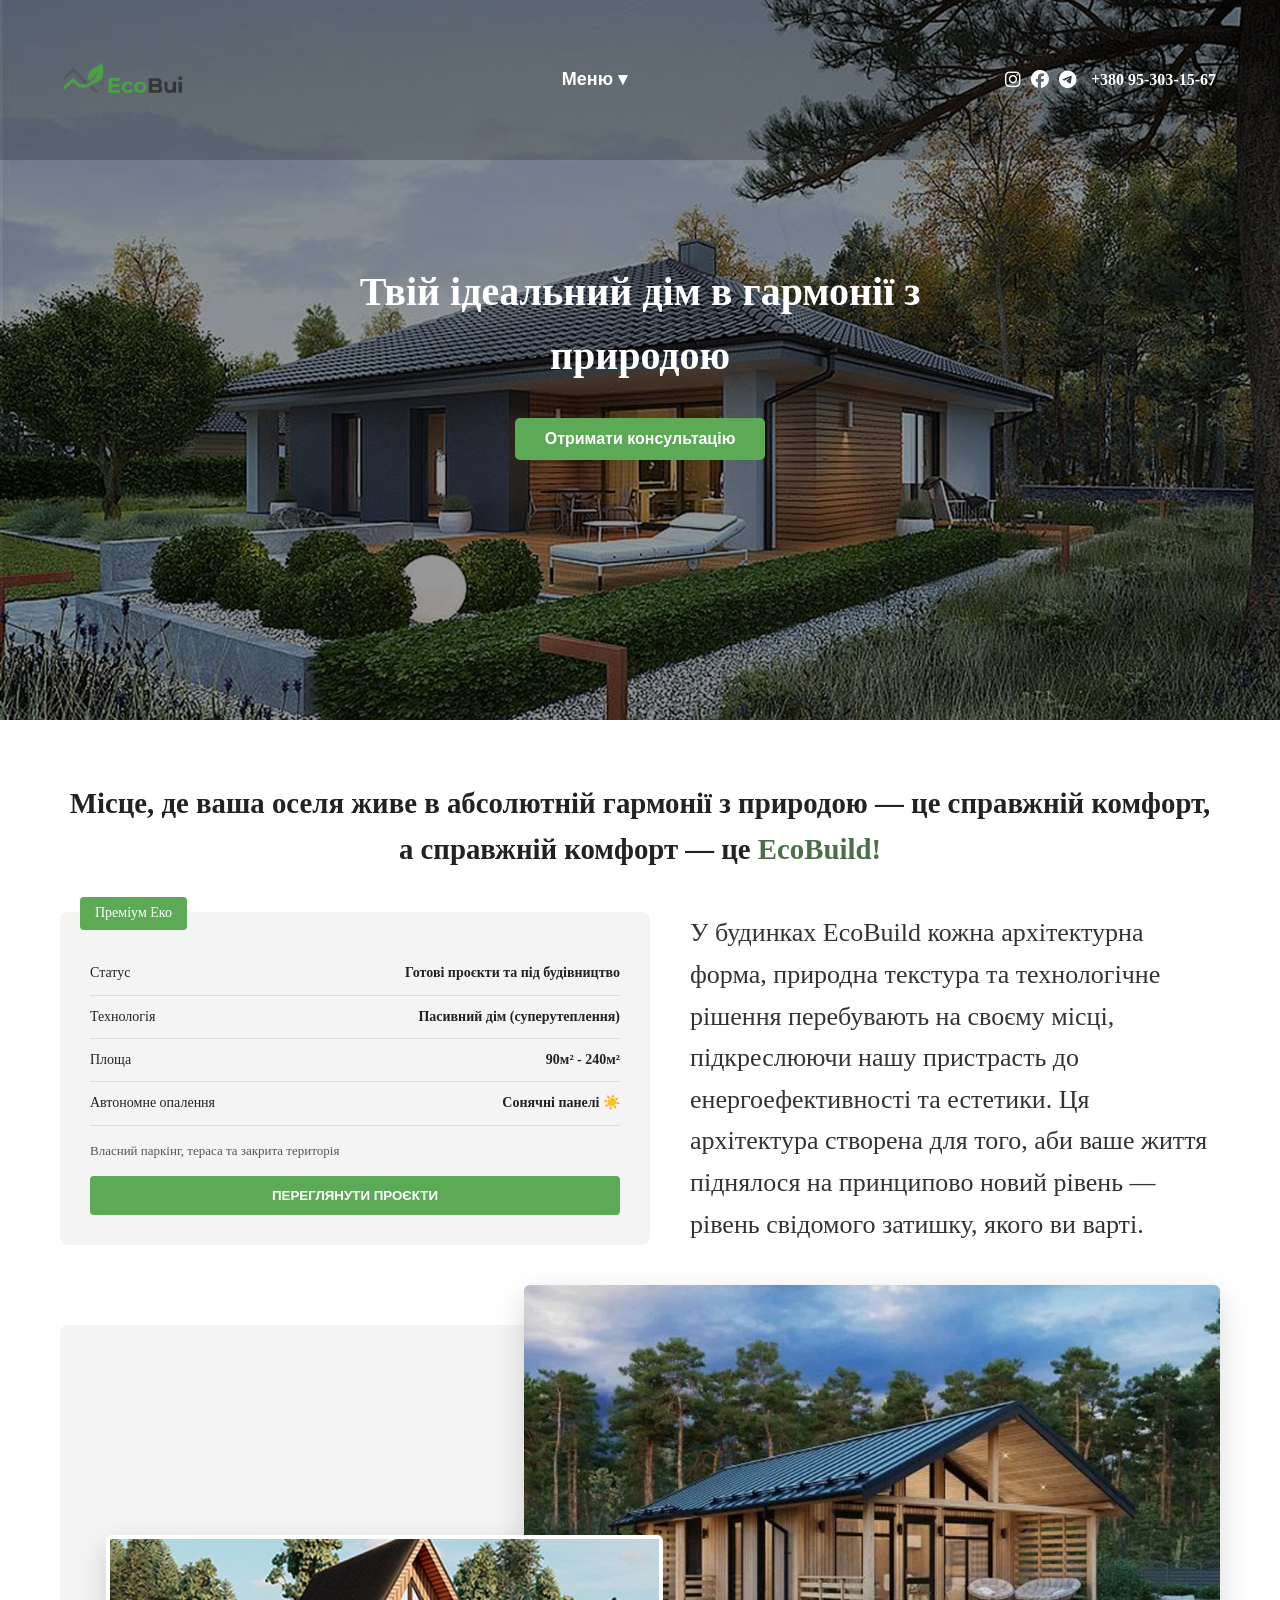
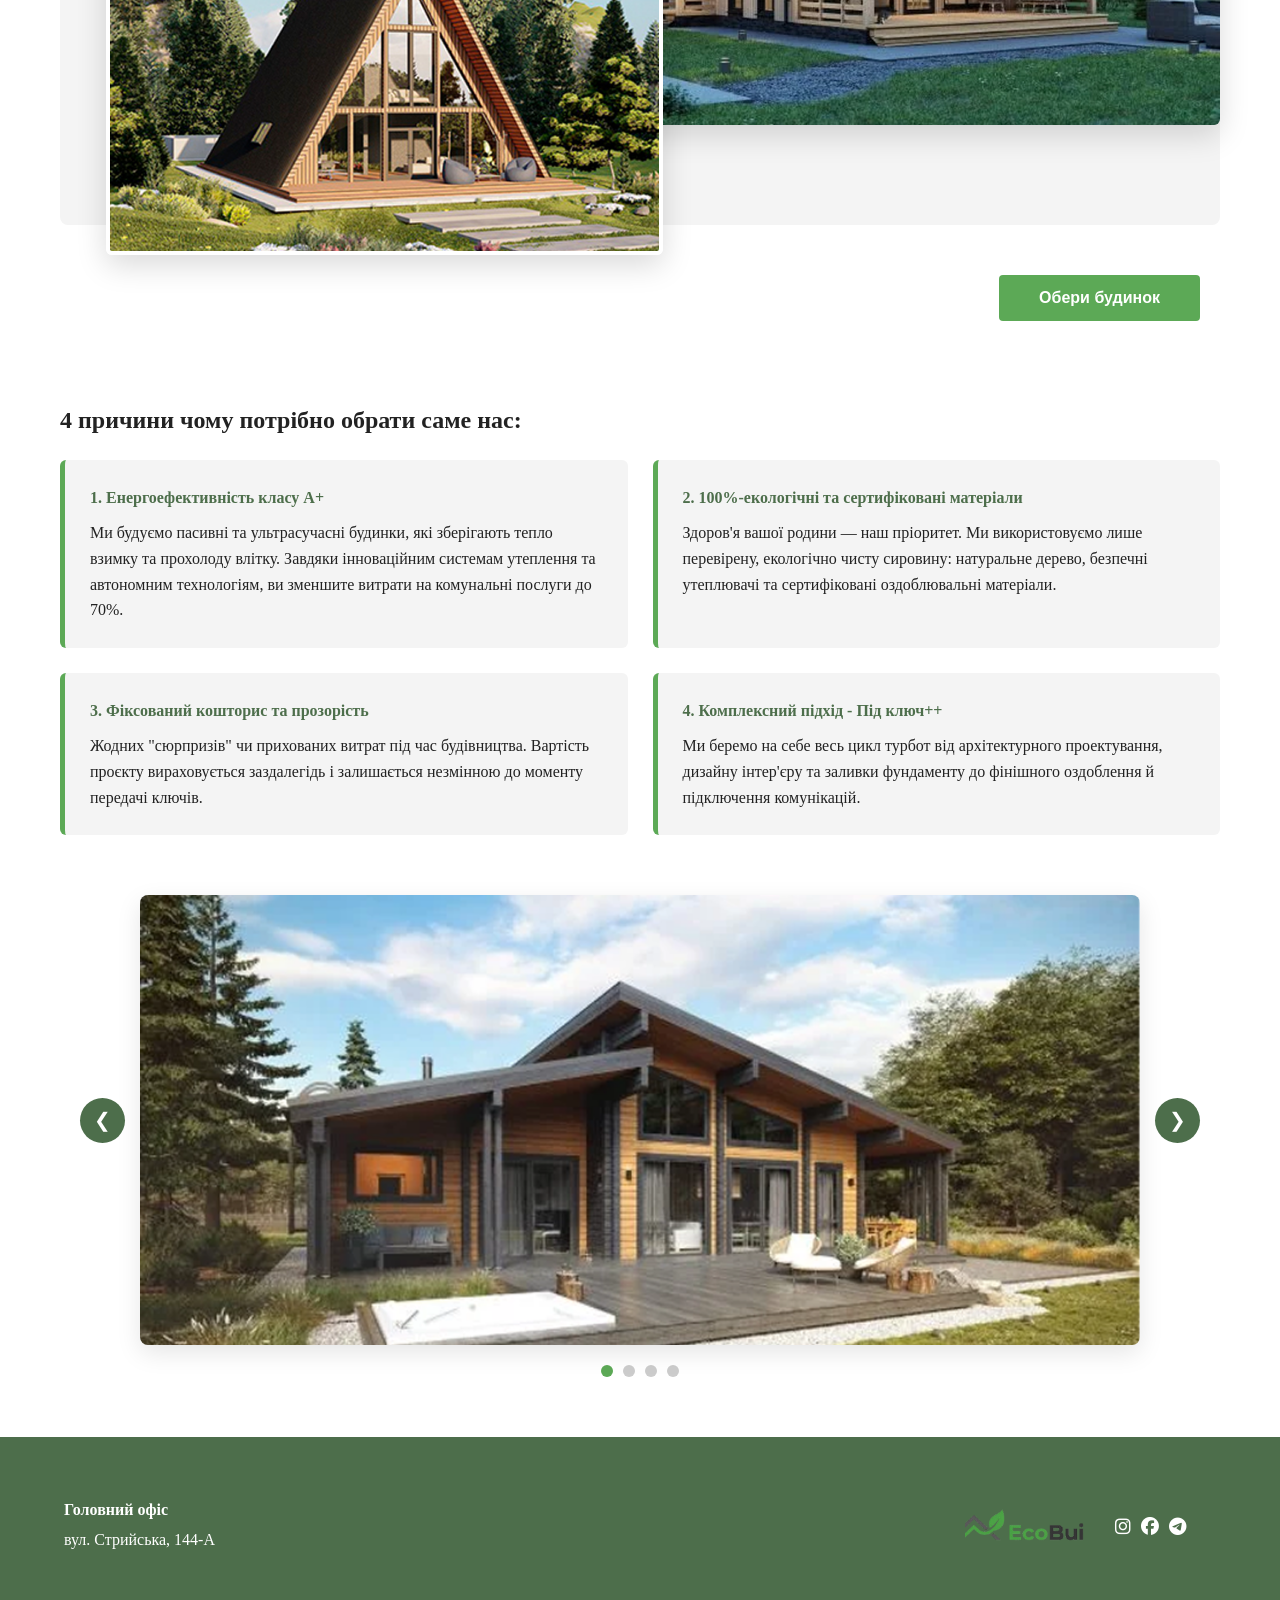
==== commit 26de934e: "update: medical platform frontend" ====
--- a/index.html
+++ b/index.html
@@ -31,7 +31,7 @@
                 <a href="#"><i class="fab fa-facebook"></i></a>
                 <a href="#"><i class="fab fa-telegram"></i></a>
             </div>
-            <a href="tel:+380953031567" class="phone-link">+380 95-303-15-67</a>
+            <a href="tel:+380956543234" class="phone-link">+380 95-303-15-67</a>
         </div>
     </header>
 
@@ -132,7 +132,7 @@
                 <a href="#"><i class="fab fa-facebook"></i></a>
                 <a href="#"><i class="fab fa-telegram"></i></a>
             </div>
-            <a href="tel:+380664964283" class="phone-link">+380 66-496-42-83</a>
+            <a href="tel:+380956543234" class="phone-link"></a>
         </div>
     </footer>
 
@@ -178,4 +178,4 @@
     
     <script src="./main.js"></script>
 </body>
-</html>
+</html>
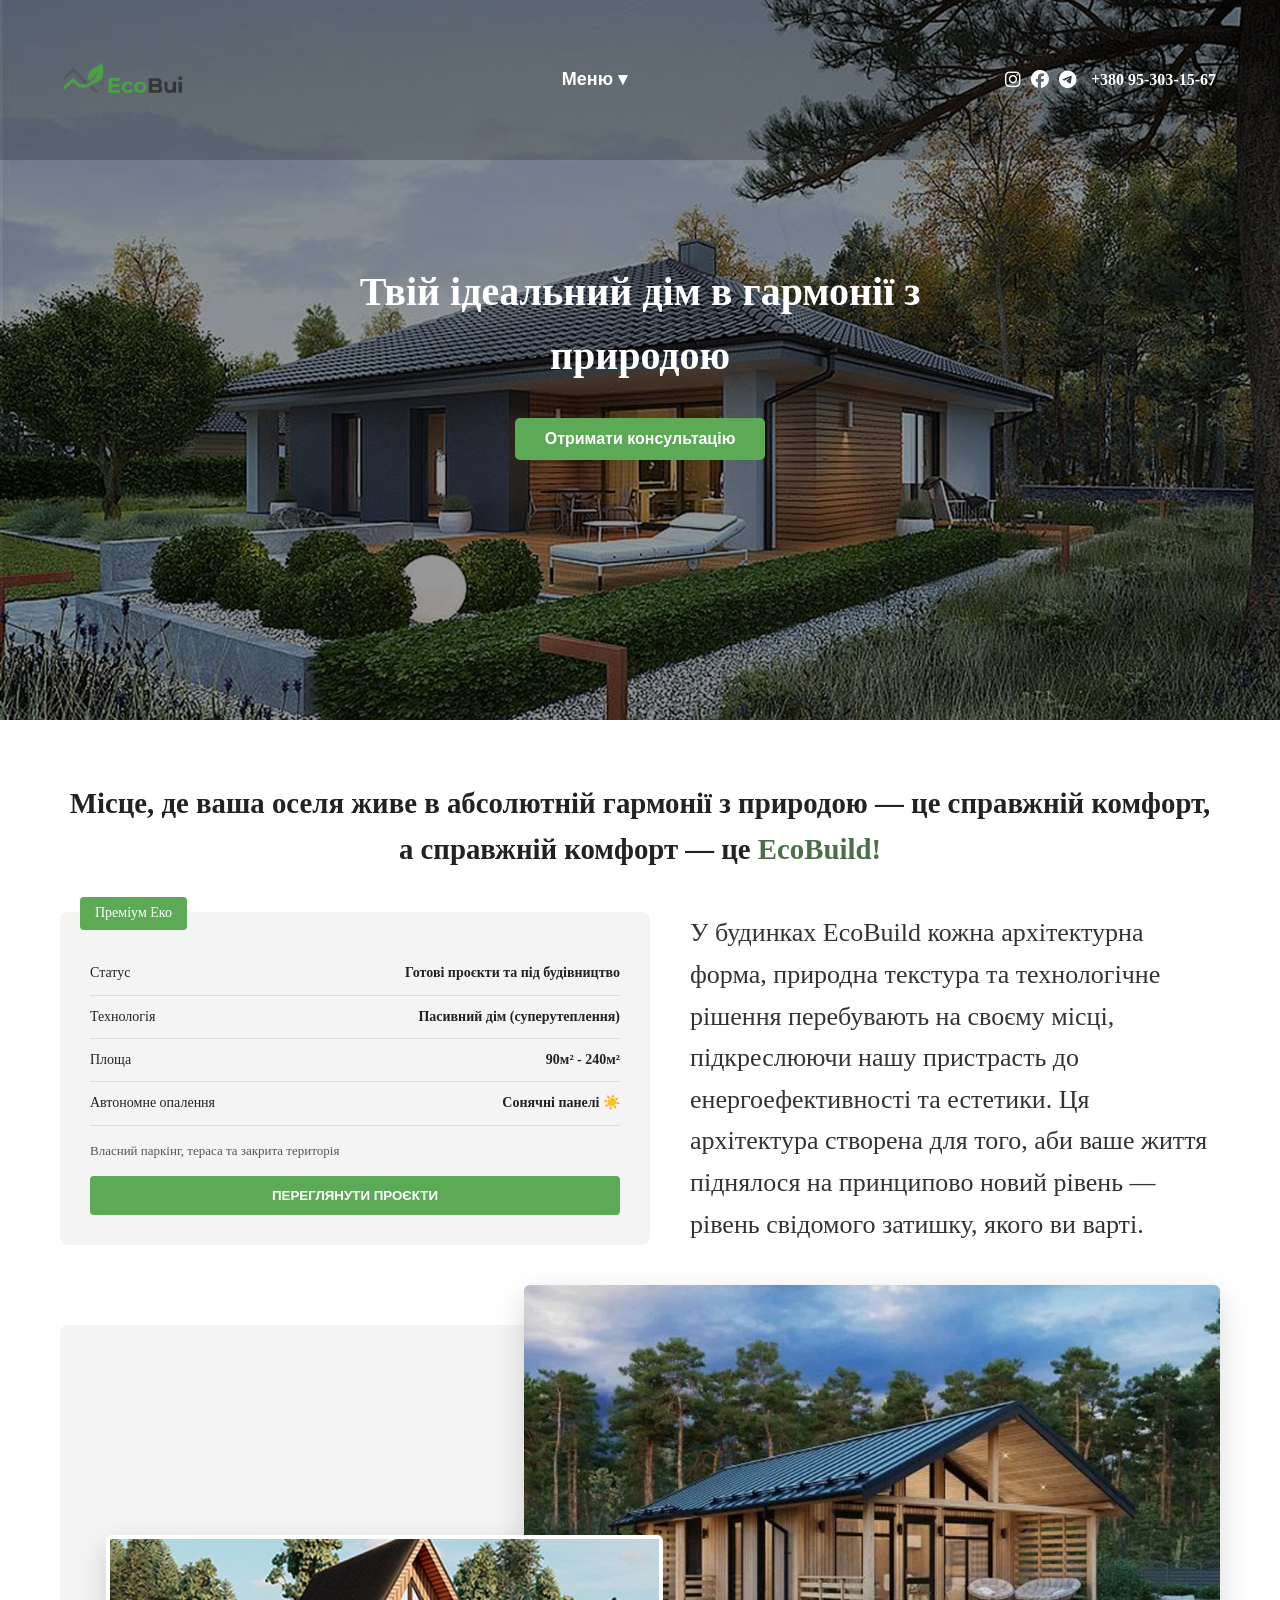
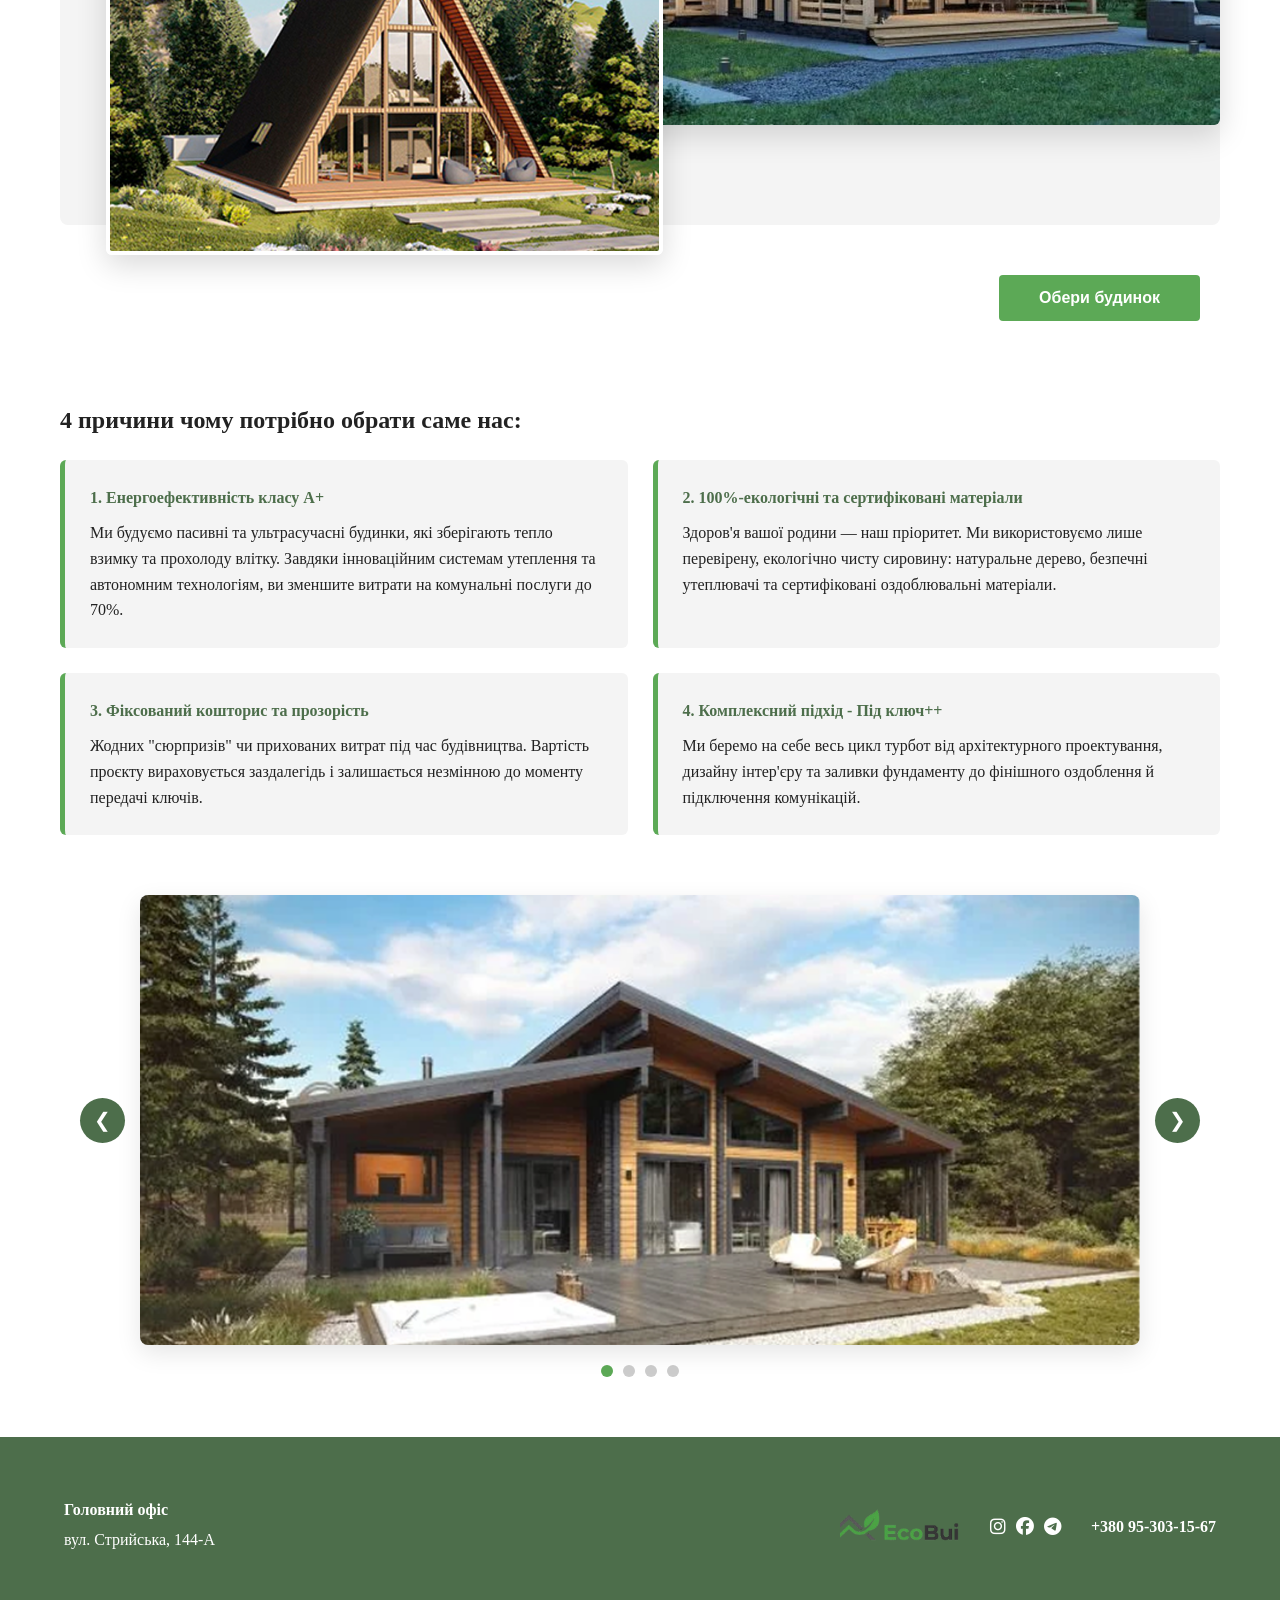
==== commit f6890409: "update: medical platform frontend" ====
--- a/index.html
+++ b/index.html
@@ -132,7 +132,7 @@
                 <a href="#"><i class="fab fa-facebook"></i></a>
                 <a href="#"><i class="fab fa-telegram"></i></a>
             </div>
-            <a href="tel:+380956543234" class="phone-link"></a>
+            <a href="tel:+380956543234" class="phone-link">+380 95-303-15-67</a>
         </div>
     </footer>
 
